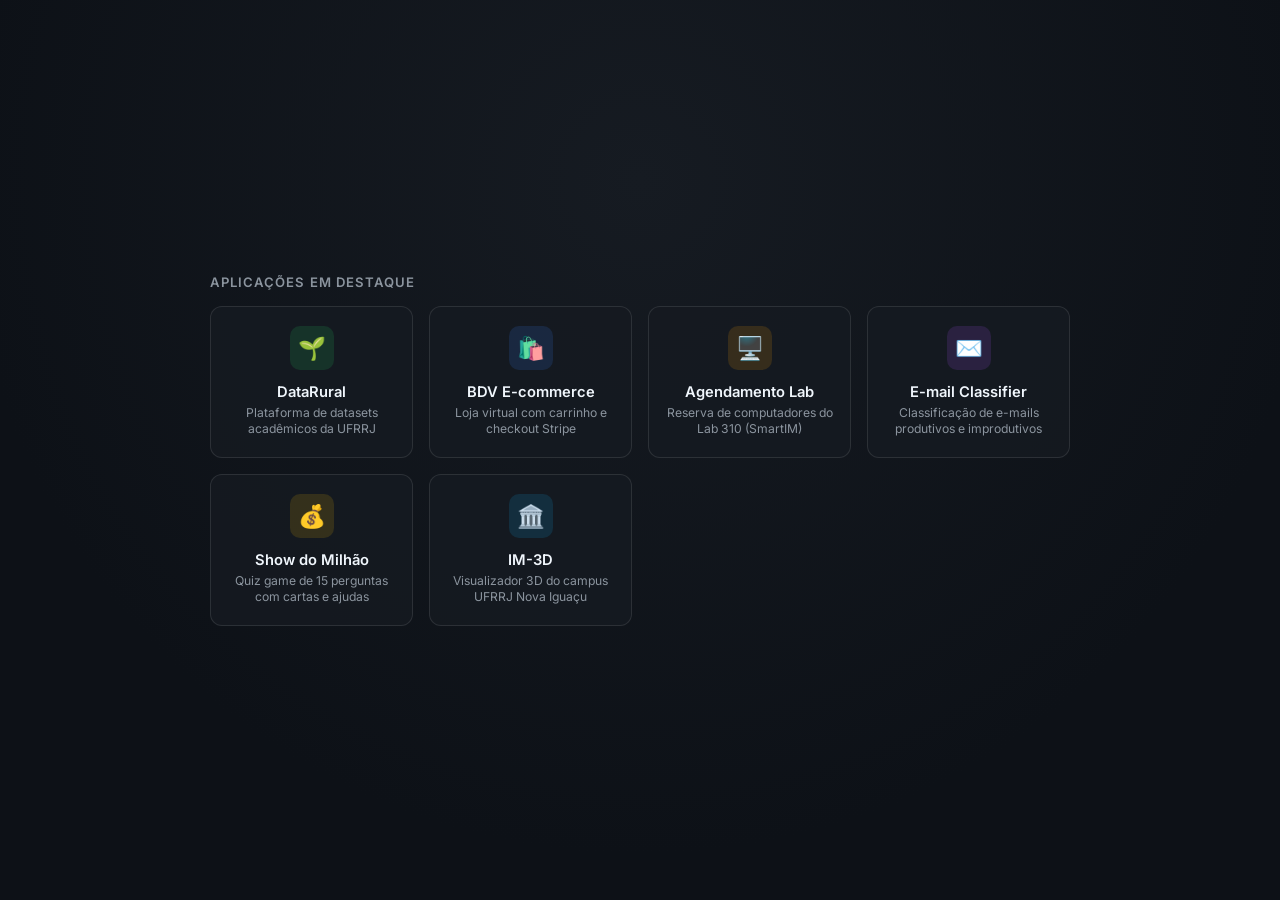
==== demos/browser-home/index.html @ a3b24cd3 "added interactive project demos" ====
<!DOCTYPE html>
<html lang="pt-BR">

<head>
  <meta charset="UTF-8">
  <meta name="viewport" content="width=device-width, initial-scale=1.0">
  <title>Página Inicial — Ravsil Web</title>
  <link rel="preconnect" href="https://fonts.googleapis.com">
  <link rel="preconnect" href="https://fonts.gstatic.com" crossorigin>
  <link href="https://fonts.googleapis.com/css2?family=Inter:wght@300;400;500;600;700&display=swap" rel="stylesheet">
  <style>
    :root {
      --bg: #0d1117;
      --card-bg: rgba(22, 27, 34, 0.85);
      --card-hover: rgba(33, 38, 45, 0.95);
      --border: rgba(255, 255, 255, 0.1);
      --border-hover: rgba(56, 189, 248, 0.45);
      --text: #f0f6fc;
      --text-muted: #8b949e;
      --accent: #38bdf8;
    }

    * {
      box-sizing: border-box;
      margin: 0;
      padding: 0;
    }

    body {
      font-family: 'Inter', -apple-system, BlinkMacSystemFont, sans-serif;
      background: radial-gradient(circle at 50% 20%, #161b22 0%, #0d1117 70%);
      color: var(--text);
      min-height: 100vh;
      display: flex;
      flex-direction: column;
      align-items: center;
      justify-content: center;
      padding: 2rem 1.5rem;
    }

    .container {
      width: 100%;
      max-width: 860px;
      text-align: center;
      animation: fadeIn 0.4s ease-out;
    }

    @keyframes fadeIn {
      from {
        opacity: 0;
        transform: translateY(12px);
      }

      to {
        opacity: 1;
        transform: translateY(0);
      }
    }

    .logo-badge {
      display: inline-flex;
      align-items: center;
      gap: 0.6rem;
      padding: 0.4rem 1rem;
      border-radius: 9999px;
      background: rgba(56, 189, 248, 0.1);
      border: 1px solid rgba(56, 189, 248, 0.25);
      color: var(--accent);
      font-size: 0.8rem;
      font-weight: 600;
      letter-spacing: 0.05em;
      text-transform: uppercase;
      margin-bottom: 1.25rem;
    }

    .logo-badge svg {
      width: 14px;
      height: 14px;
      fill: currentColor;
    }

    h1 {
      font-size: 2.5rem;
      font-weight: 700;
      letter-spacing: -0.03em;
      margin-bottom: 0.5rem;
      background: linear-gradient(135deg, #ffffff 0%, #94a3b8 100%);
      -webkit-background-clip: text;
      -webkit-text-fill-color: transparent;
    }

    .subtitle {
      color: var(--text-muted);
      font-size: 1rem;
      margin-bottom: 2.25rem;
      max-width: 520px;
      margin-left: auto;
      margin-right: auto;
    }

    .search-bar {
      position: relative;
      max-width: 580px;
      margin: 0 auto 2.5rem;
    }

    .search-input {
      width: 100%;
      padding: 0.85rem 1.25rem 0.85rem 3rem;
      font-size: 0.95rem;
      color: var(--text);
      background: rgba(22, 27, 34, 0.9);
      border: 1px solid var(--border);
      border-radius: 14px;
      outline: none;
      transition: all 0.2s ease;
      box-shadow: 0 4px 20px rgba(0, 0, 0, 0.3);
    }

    .search-input:focus {
      border-color: var(--accent);
      box-shadow: 0 0 0 3px rgba(56, 189, 248, 0.18), 0 4px 24px rgba(0, 0, 0, 0.4);
    }

    .search-icon {
      position: absolute;
      left: 1.1rem;
      top: 50%;
      transform: translateY(-50%);
      width: 18px;
      height: 18px;
      stroke: var(--text-muted);
      stroke-width: 2;
      fill: none;
      pointer-events: none;
    }

    .section-title {
      font-size: 0.82rem;
      font-weight: 600;
      color: var(--text-muted);
      text-transform: uppercase;
      letter-spacing: 0.08em;
      text-align: left;
      margin-bottom: 1rem;
    }

    .grid {
      display: grid;
      grid-template-columns: repeat(auto-fill, minmax(180px, 1fr));
      gap: 1rem;
    }

    .card {
      background: var(--card-bg);
      border: 1px solid var(--border);
      border-radius: 12px;
      padding: 1.2rem 1rem;
      text-decoration: none;
      color: inherit;
      display: flex;
      flex-direction: column;
      align-items: center;
      text-align: center;
      transition: all 0.2s ease;
      cursor: pointer;
    }

    .card:hover {
      background: var(--card-hover);
      border-color: var(--border-hover);
      transform: translateY(-3px);
      box-shadow: 0 8px 24px rgba(0, 0, 0, 0.35);
    }

    .card-icon {
      width: 44px;
      height: 44px;
      border-radius: 10px;
      display: flex;
      align-items: center;
      justify-content: center;
      margin-bottom: 0.8rem;
      font-size: 1.4rem;
    }

    .card-title {
      font-size: 0.92rem;
      font-weight: 600;
      margin-bottom: 0.25rem;
      color: var(--text);
    }

    .card-desc {
      font-size: 0.76rem;
      color: var(--text-muted);
      line-height: 1.35;
    }
  </style>
</head>

<body>
  <div class="container">
    <div class="section-title">Aplicações em Destaque</div>
    <div class="grid" id="apps-grid">
      <a class="card" href="../datarural/index.html" data-md="datarural.md">
        <div class="card-icon" style="background: rgba(34, 197, 94, 0.15); color: #22c55e;">🌱</div>
        <div class="card-title">DataRural</div>
        <div class="card-desc">Plataforma de datasets acadêmicos da UFRRJ</div>
      </a>
      <a class="card" href="../e-commerce/index.html" data-md="e-commerce.md">
        <div class="card-icon" style="background: rgba(59, 130, 246, 0.15); color: #3b82f6;">🛍️</div>
        <div class="card-title">BDV E-commerce</div>
        <div class="card-desc">Loja virtual com carrinho e checkout Stripe</div>
      </a>
      <a class="card" href="../agendamento-lab/index.html" data-md="agendamento-lab.md">
        <div class="card-icon" style="background: rgba(245, 158, 11, 0.15); color: #f59e0b;">🖥️</div>
        <div class="card-title">Agendamento Lab</div>
        <div class="card-desc">Reserva de computadores do Lab 310 (SmartIM)</div>
      </a>
      <a class="card" href="https://emailclassifier.ravsil.dev" target="_blank" data-md="email-classifier.md">
        <div class="card-icon" style="background: rgba(168, 85, 247, 0.15); color: #a855f7;">✉️</div>
        <div class="card-title">E-mail Classifier</div>
        <div class="card-desc">Classificação de e-mails produtivos e improdutivos</div>
      </a>
      <a class="card" href="../show-do-milhao/index.html" data-md="show-do-milhao.md">
        <div class="card-icon" style="background: rgba(234, 179, 8, 0.15); color: #eab308;">💰</div>
        <div class="card-title">Show do Milhão</div>
        <div class="card-desc">Quiz game de 15 perguntas com cartas e ajudas</div>
      </a>
      <a class="card" href="../IM-3D/index.html" data-md="IM-3D.md">
        <div class="card-icon" style="background: rgba(14, 165, 233, 0.15); color: #0ea5e9;">🏛️</div>
        <div class="card-title">IM-3D</div>
        <div class="card-desc">Visualizador 3D do campus UFRRJ Nova Iguaçu</div>
      </a>
    </div>
  </div>

  <script>
    // Notify parent window to update address bar if inside browser iframe
    document.querySelectorAll('.card').forEach(card => {
      card.addEventListener('click', (e) => {
        const md = card.dataset.md;
        const href = card.getAttribute('href');
        if (window.parent && window.parent !== window && window.parent.onBrowserChildNavigate) {
          e.preventDefault();
          window.parent.onBrowserChildNavigate(md, href);
        }
      });
    });

    const searchInput = document.getElementById('search-input');
    const cards = document.querySelectorAll('.card');
    searchInput.addEventListener('input', () => {
      const q = searchInput.value.toLowerCase().trim();
      cards.forEach(card => {
        const text = card.textContent.toLowerCase();
        card.style.display = text.includes(q) ? 'flex' : 'none';
      });
    });
  </script>
</body>

</html>
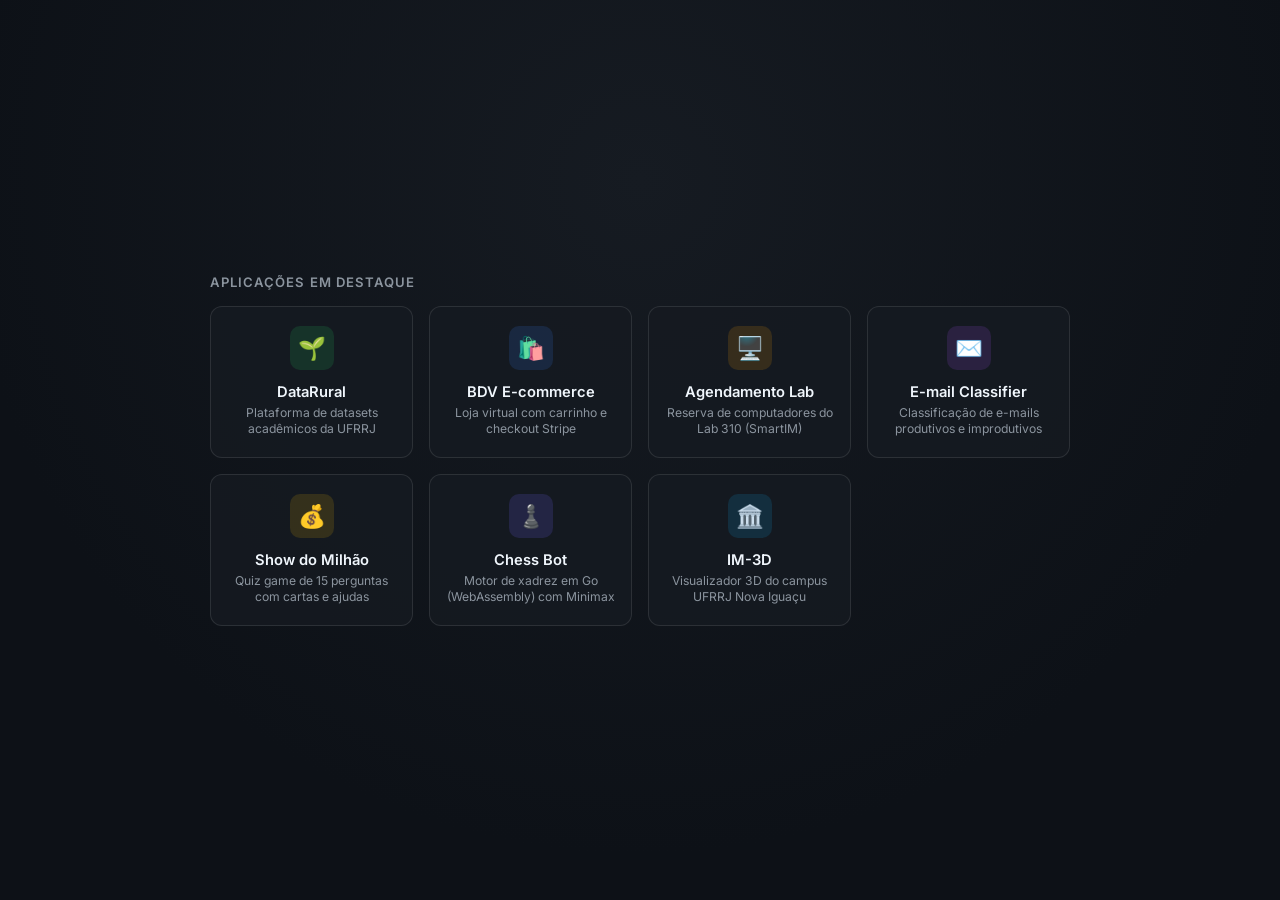
==== commit b056a6ab: "added chess-bot" ====
--- a/demos/browser-home/index.html
+++ b/demos/browser-home/index.html
@@ -228,6 +228,11 @@
         <div class="card-title">Show do Milhão</div>
         <div class="card-desc">Quiz game de 15 perguntas com cartas e ajudas</div>
       </a>
+      <a class="card" href="../chess-bot/index.html" data-md="chess-bot.md">
+        <div class="card-icon" style="background: rgba(108, 92, 231, 0.18); color: #a29bfe;">♟️</div>
+        <div class="card-title">Chess Bot</div>
+        <div class="card-desc">Motor de xadrez em Go (WebAssembly) com Minimax</div>
+      </a>
       <a class="card" href="../IM-3D/index.html" data-md="IM-3D.md">
         <div class="card-icon" style="background: rgba(14, 165, 233, 0.15); color: #0ea5e9;">🏛️</div>
         <div class="card-title">IM-3D</div>
